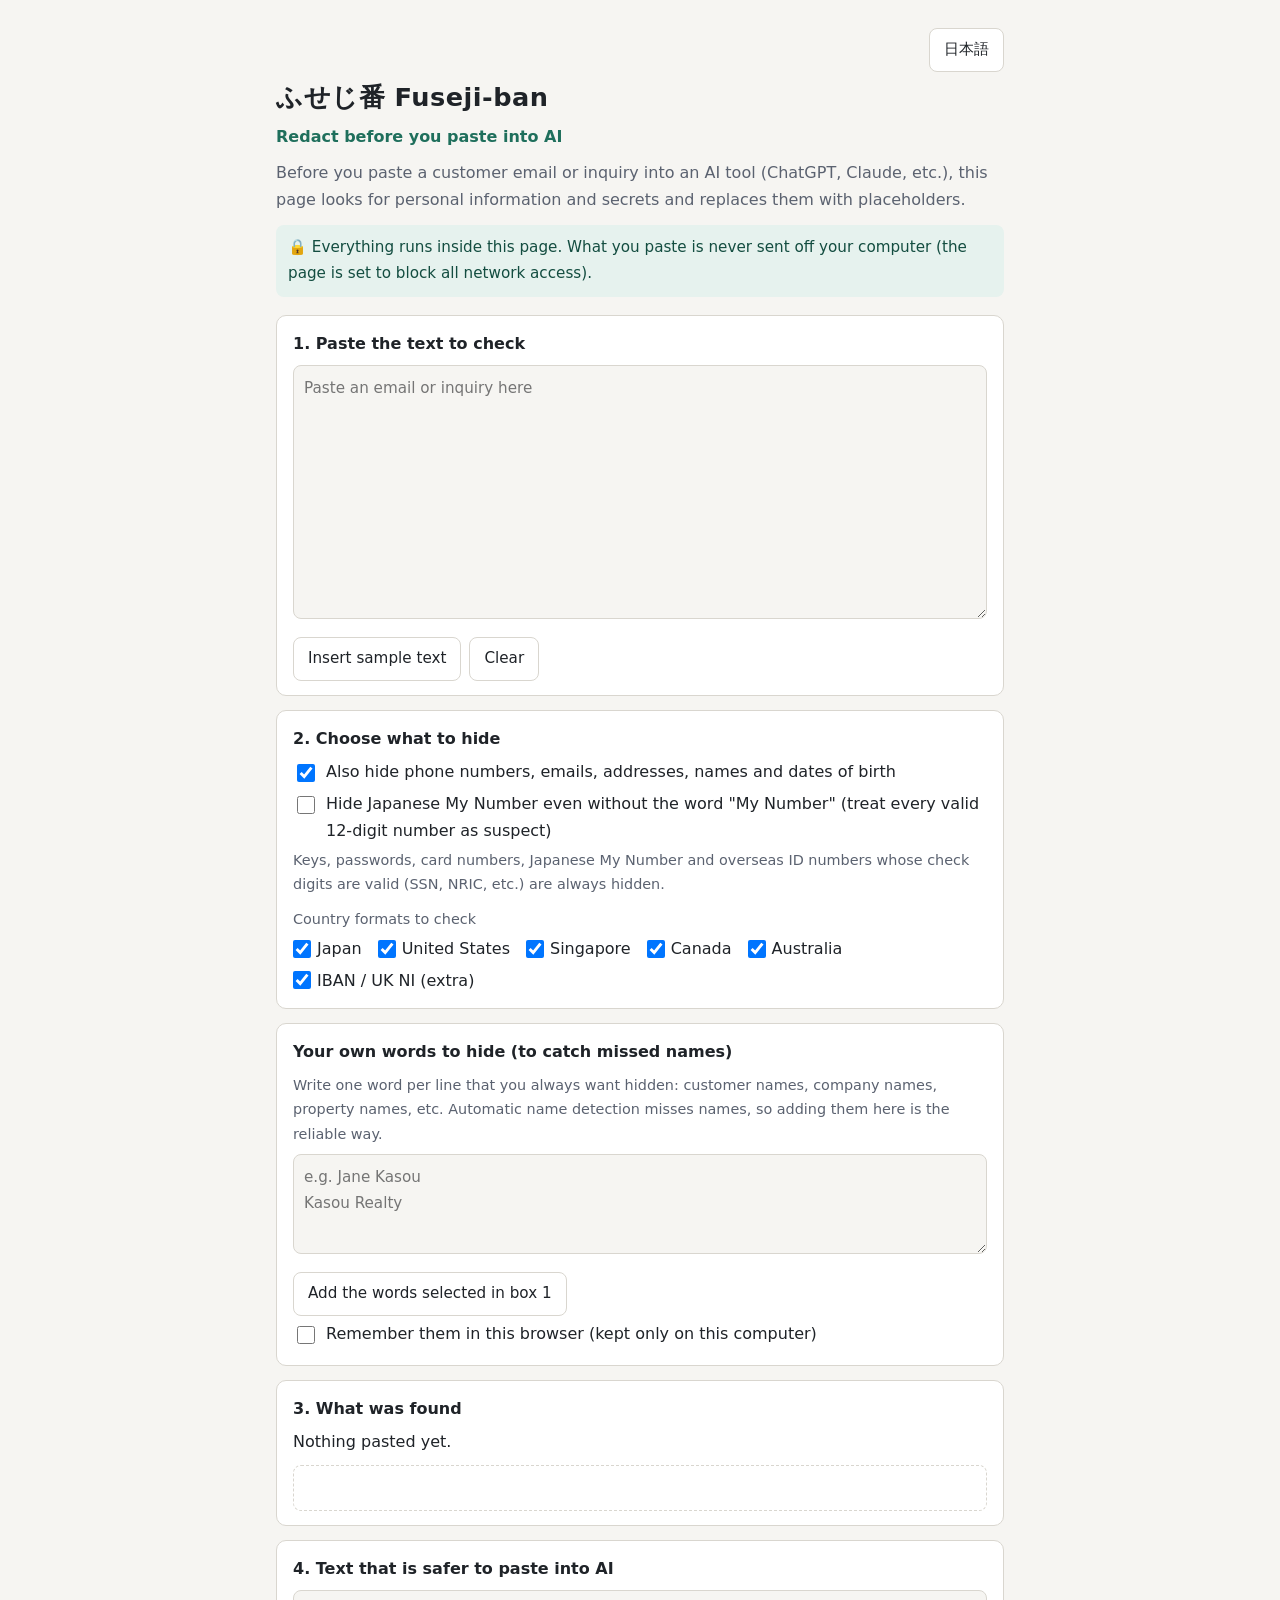
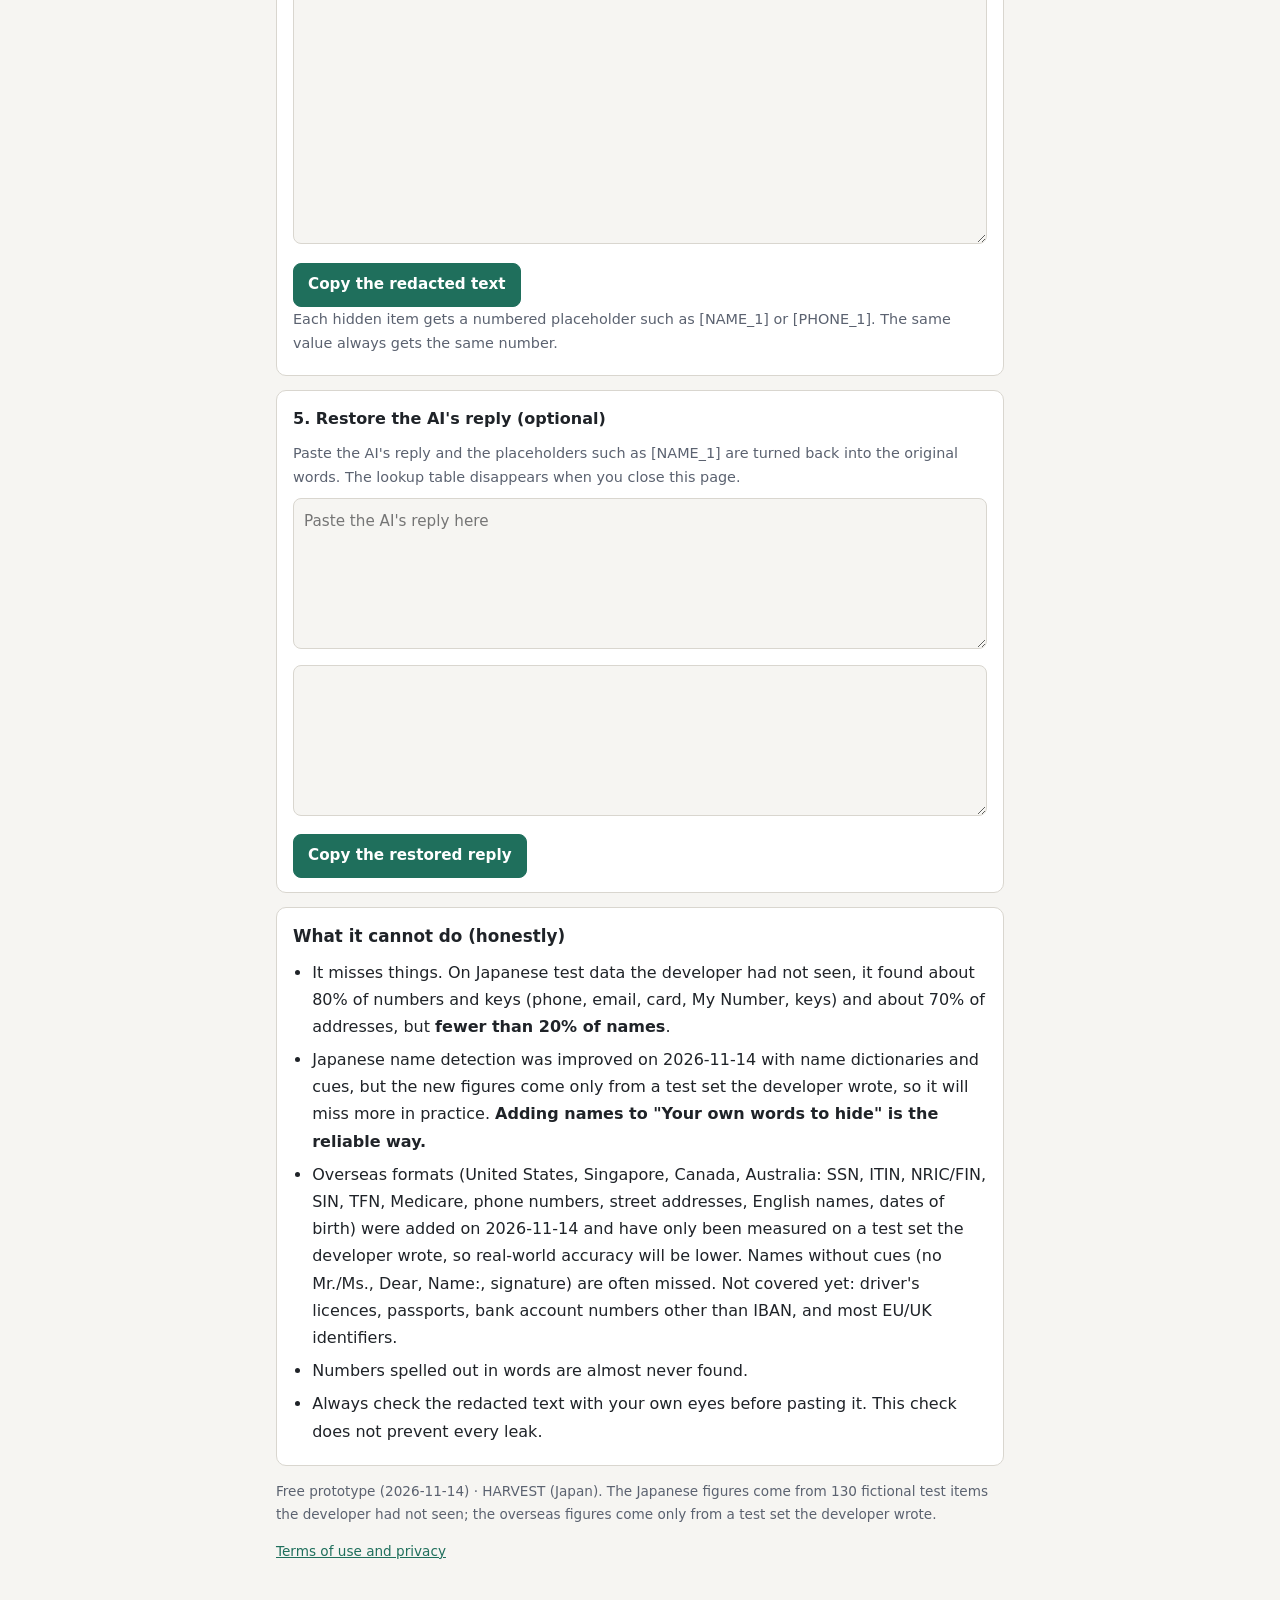
==== index.html @ 073c5e92 "初めての公開（2026-11-15） Co-Authored-By: Claude Opus 5.5 <noreply@anthropic.com>" ====
<!doctype html>
<html lang="ja">
<head>
<meta charset="utf-8">
<meta name="viewport" content="width=device-width, initial-scale=1">
<meta http-equiv="Content-Security-Policy" content="default-src 'none'; script-src 'self'; style-src 'self'; img-src data:; connect-src 'none'; base-uri 'none'; form-action 'none'">
<meta name="referrer" content="no-referrer">
<title>ふせじ番</title>
<link rel="stylesheet" href="style.css">
</head>
<body>
<header class="top">
  <div class="langbar"><button id="lang" type="button" class="ghost" lang="en" aria-label="Switch to English">English</button></div>
  <h1 data-i18n="h1">ふせじ番</h1>
  <p class="subtitle" data-i18n="subtitle">AI に貼る前の伏せ字チェック</p>
  <p class="lead" data-i18n="lead">お客さまのメールや問い合わせを AI（ChatGPT・Claude など）に貼る前に、個人情報や鍵が入っていないかを調べて、伏せ字にします。</p>
  <p class="safe"><span aria-hidden="true">🔒</span> <span data-i18n="safe">この画面の中だけで動きます。貼った文字は、このパソコンの外に送られません（通信をすべて止める設定にしてあります）。</span></p>
</header>

<main>
  <section class="card">
    <label for="input" class="step" data-i18n="step1">1. 調べたい文を貼る</label>
    <textarea id="input" rows="9" placeholder="ここにメールや問い合わせの文を貼ってください" data-i18n-ph="inputPh"></textarea>
    <div class="row">
      <button id="sample" type="button" class="ghost" data-i18n="sample">見本の文を入れる</button>
      <button id="clear" type="button" class="ghost" data-i18n="clear">消す</button>
    </div>
  </section>

  <section class="card">
    <p class="step" data-i18n="step2">2. 伏せる物を選ぶ</p>
    <label class="opt"><input type="checkbox" id="personal" checked> <span data-i18n="optPersonal">電話・メール・住所・氏名・生年月日も伏せる</span></label>
    <label class="opt"><input type="checkbox" id="aggressive"> <span data-i18n="optAggressive">マイナンバーを「マイナンバー」の言葉が無くても伏せる（12桁の数字をすべて疑う）</span></label>
    <p class="note" data-i18n="noteAlways">鍵・パスワード・カード番号・マイナンバーと、検査の数字が合う海外の番号（SSN・NRIC など）は、いつも伏せます。</p>
    <fieldset class="regions">
      <legend data-i18n="regionsLegend">調べる国の型</legend>
      <label><input type="checkbox" class="region" value="JP" checked> <span data-i18n="regJP">日本</span></label>
      <label><input type="checkbox" class="region" value="US" checked> <span data-i18n="regUS">米国</span></label>
      <label><input type="checkbox" class="region" value="SG" checked> <span data-i18n="regSG">シンガポール</span></label>
      <label><input type="checkbox" class="region" value="CA" checked> <span data-i18n="regCA">カナダ</span></label>
      <label><input type="checkbox" class="region" value="AU" checked> <span data-i18n="regAU">オーストラリア</span></label>
      <label><input type="checkbox" class="region" value="INTL" checked> <span data-i18n="regINTL">IBAN・英国 NI（おまけ）</span></label>
    </fieldset>
  </section>

  <section class="card">
    <label for="words" class="step" data-i18n="wordsTitle">自分で伏せる言葉（名前などの見落としを防ぐ）</label>
    <p class="note top0" data-i18n="wordsNote">お客さまの名前・会社名・物件名など、いつも伏せたい言葉を1行に1つ書きます。名前は自動では見落としやすいので、ここに足すのが確実です。</p>
    <textarea id="words" rows="3" placeholder="例：架空 花子&#10;架空不動産" data-i18n-ph="wordsPh"></textarea>
    <div class="row">
      <button id="addSel" type="button" class="ghost" data-i18n="addSel">1. の欄で選んだ言葉を足す</button>
      <span id="addMsg" class="copied" aria-live="polite"></span>
    </div>
    <label class="opt"><input type="checkbox" id="remember"> <span data-i18n="remember">このブラウザに覚えておく（このパソコンの中にだけ残ります）</span></label>
  </section>

  <section class="card">
    <p class="step" data-i18n="step3">3. 見つかった物</p>
    <div id="summary" class="summary" aria-live="polite">まだ何も貼られていません。</div>
    <div id="marked" class="marked" aria-label="見つかった所に色を付けた文" data-i18n-aria="markedAria"></div>
  </section>

  <section class="card">
    <label for="output" class="step" data-i18n="step4">4. AI に貼ってよい文</label>
    <textarea id="output" rows="9" readonly></textarea>
    <div class="row">
      <button id="copy" type="button" class="primary" data-i18n="copy">伏せ字にした文を写す</button>
      <span id="copied" class="copied" aria-live="polite"></span>
    </div>
    <p class="note" data-i18n="noteNumbering">伏せた所には［氏名1］［電話1］のような番号が付きます。同じ言葉には同じ番号です。</p>
  </section>

  <section class="card">
    <label for="reply" class="step" data-i18n="step5">5. AI の返事を元に戻す（使うときだけ）</label>
    <p class="note top0" data-i18n="restoreNote">AI の返事を貼ると、［氏名1］などを元の言葉に戻します。戻すための表は、この画面を閉じると消えます。</p>
    <textarea id="reply" rows="5" placeholder="AI の返事をここに貼る" data-i18n-ph="replyPh"></textarea>
    <textarea id="restored" rows="5" readonly aria-label="元に戻した返事" data-i18n-aria="restoredAria"></textarea>
    <div class="row">
      <button id="copyRestored" type="button" class="primary" data-i18n="copyRestored">元に戻した返事を写す</button>
      <span id="copiedRestored" class="copied" aria-live="polite"></span>
    </div>
  </section>

  <section class="card limits">
    <h2 data-i18n="limitsTitle">できないこと（正直に）</h2>
    <ul>
      <li><span data-i18n="lim1a">見落としがあります。作った人が見ていない試験では、番号と鍵（電話・メール・カード・マイナンバー・鍵）は約8割、住所は約7割を見つけましたが、</span><strong data-i18n="lim1b">氏名は2割も見つけられませんでした</strong><span data-i18n="lim1c">。</span></li>
      <li><span data-i18n="lim2a">氏名は 11/14 に、よくある名字・名の辞書と「さん・様・です・より・妻の〜」などの手がかりで直しました。ただし直した後の数字は、作った人が自分で作った試験でしか測っていないので、実際はもっと見落とします。</span><strong data-i18n="lim2b">名前は「自分で伏せる言葉」に足すのが確実です。</strong></li>
      <li data-i18n="lim3">海外（米国・シンガポール・カナダ・オーストラリア）の番号（SSN・ITIN・NRIC/FIN・SIN・TFN・Medicare）・電話・住所・英語の名前・生年月日も 11/14 に足しました。これも作った人が自分で作った試験でしか測っていません。運転免許・パスポート・口座番号（IBAN 以外）・EU と英国の多くの番号は、まだ見つけません。</li>
      <li data-i18n="lim4">声で読んだ番号（「ゼロキュウゼロ…」）は、ほぼ見つけられません。手がかりの無い名前（文の途中に名字だけ、珍しい名字など）も見落とします。</li>
      <li data-i18n="lim5">伏せた後の文も、必ずご自分の目で確かめてから貼ってください。このチェックは「すべての漏れを防ぐ」ものではありません。</li>
    </ul>
  </section>
</main>

<footer class="foot">
  <p data-i18n="foot">無料・試作版（2026-11-14）・HARVEST。日本語の試験の数字は、作った人が見ていない架空の試験データ130件で測った物です。海外の数字は、作った人が自分で作った試験だけで測った物です。</p>
  <p><a id="termsLink" href="terms.html" data-i18n="termsLink">利用条件・個人情報の扱い</a></p>
</footer>
<script src="app.js"></script>
</body>
</html>
---- style.css ----
:root {
  --bg: #f6f5f2; --surface: #ffffff; --text: #1f2328; --muted: #5b6270; --border: #d9d6cf;
  --accent: #1f6f5c; --accent-text: #ffffff; --safe-bg: #e6f2ee; --safe-text: #134d40;
  --hl-credential: #f6c9c4; --hl-card: #f6d7b0; --hl-id: #e9d1f2; --hl-contact: #cfe3f7; --hl-place: #d4ecd0; --hl-person: #f7ecb5;
}
@media (prefers-color-scheme: dark) {
  :root:not([data-theme="light"]) {
    --bg: #15171a; --surface: #1e2125; --text: #e8e6e3; --muted: #a3a9b3; --border: #343940;
    --accent: #4fb89c; --accent-text: #0b1512; --safe-bg: #17302a; --safe-text: #a8dccd;
    --hl-credential: #6b2f2a; --hl-card: #6a4a22; --hl-id: #4e3560; --hl-contact: #23435f; --hl-place: #2d4a2a; --hl-person: #5a5121;
  }
}
:root[data-theme="dark"] {
  --bg: #15171a; --surface: #1e2125; --text: #e8e6e3; --muted: #a3a9b3; --border: #343940;
  --accent: #4fb89c; --accent-text: #0b1512; --safe-bg: #17302a; --safe-text: #a8dccd;
  --hl-credential: #6b2f2a; --hl-card: #6a4a22; --hl-id: #4e3560; --hl-contact: #23435f; --hl-place: #2d4a2a; --hl-person: #5a5121;
}
* { box-sizing: border-box; }
body { margin: 0; background: var(--bg); color: var(--text); font: 16px/1.7 "Hiragino Sans", "Yu Gothic UI", "Meiryo", system-ui, sans-serif; }
.top, main, .foot { max-width: 760px; margin: 0 auto; padding: 0 16px; }
.top { padding-top: 28px; }
h1 { font-size: 1.6rem; margin: 0 0 6px; letter-spacing: .02em; }
h2 { font-size: 1.05rem; margin: 0 0 8px; }
.lead { margin: 0 0 12px; color: var(--muted); }
.safe { margin: 0 0 18px; padding: 10px 12px; border-radius: 8px; background: var(--safe-bg); color: var(--safe-text); font-size: .95rem; }
.card { background: var(--surface); border: 1px solid var(--border); border-radius: 10px; padding: 14px 16px; margin: 0 0 14px; }
.step { display: block; font-weight: 700; margin: 0 0 8px; }
textarea { width: 100%; padding: 10px; border: 1px solid var(--border); border-radius: 8px; background: var(--bg); color: var(--text); font: inherit; font-size: .95rem; resize: vertical; }
.row { display: flex; gap: 8px; align-items: center; flex-wrap: wrap; margin-top: 10px; }
button { font: inherit; font-size: .95rem; padding: 8px 14px; border-radius: 8px; border: 1px solid var(--border); background: var(--surface); color: var(--text); cursor: pointer; min-height: 40px; }
button.primary { background: var(--accent); color: var(--accent-text); border-color: var(--accent); font-weight: 700; }
button:focus-visible, input:focus-visible, textarea:focus-visible { outline: 3px solid var(--accent); outline-offset: 2px; }
.opt { display: flex; gap: 8px; align-items: flex-start; margin: 4px 0; }
.opt input { margin-top: 6px; width: 18px; height: 18px; flex: none; }
.note { margin: 8px 0 0; color: var(--muted); font-size: .9rem; }
.note.top0 { margin: 0 0 8px; }
#restored { margin-top: 8px; }
.summary { margin-bottom: 10px; }
.summary ul { margin: 6px 0 0; padding-left: 1.2em; }
.marked { white-space: pre-wrap; word-break: break-word; padding: 10px; border: 1px dashed var(--border); border-radius: 8px; min-height: 3em; font-size: .95rem; }
mark { color: inherit; border-radius: 4px; padding: 0 2px; }
mark .tag { font-size: .72rem; font-weight: 700; margin-left: 3px; opacity: .85; }
mark.credential { background: var(--hl-credential); }
mark.card-no { background: var(--hl-card); }
mark.id-no { background: var(--hl-id); }
mark.contact { background: var(--hl-contact); }
mark.place { background: var(--hl-place); }
mark.person { background: var(--hl-person); }
.copied { color: var(--muted); font-size: .9rem; }
.limits ul { margin: 0; padding-left: 1.2em; }
.limits li { margin-bottom: 6px; }
.foot { color: var(--muted); font-size: .85rem; padding-bottom: 32px; }
a { color: var(--accent); }
.card ul { margin: 0; padding-left: 1.2em; }
.card p { margin: 0 0 6px; }
.subtitle { margin: -2px 0 8px; font-weight: 700; color: var(--accent); }
.langbar { display: flex; justify-content: flex-end; margin: 0 0 4px; }
.regions { border: 0; padding: 0; margin: 10px 0 0; display: flex; flex-wrap: wrap; gap: 4px 16px; }
.regions legend { padding: 0; margin: 0 0 4px; font-size: .9rem; color: var(--muted); width: 100%; }
.regions label { display: inline-flex; gap: 6px; align-items: center; }
.regions input { width: 18px; height: 18px; margin: 0; }
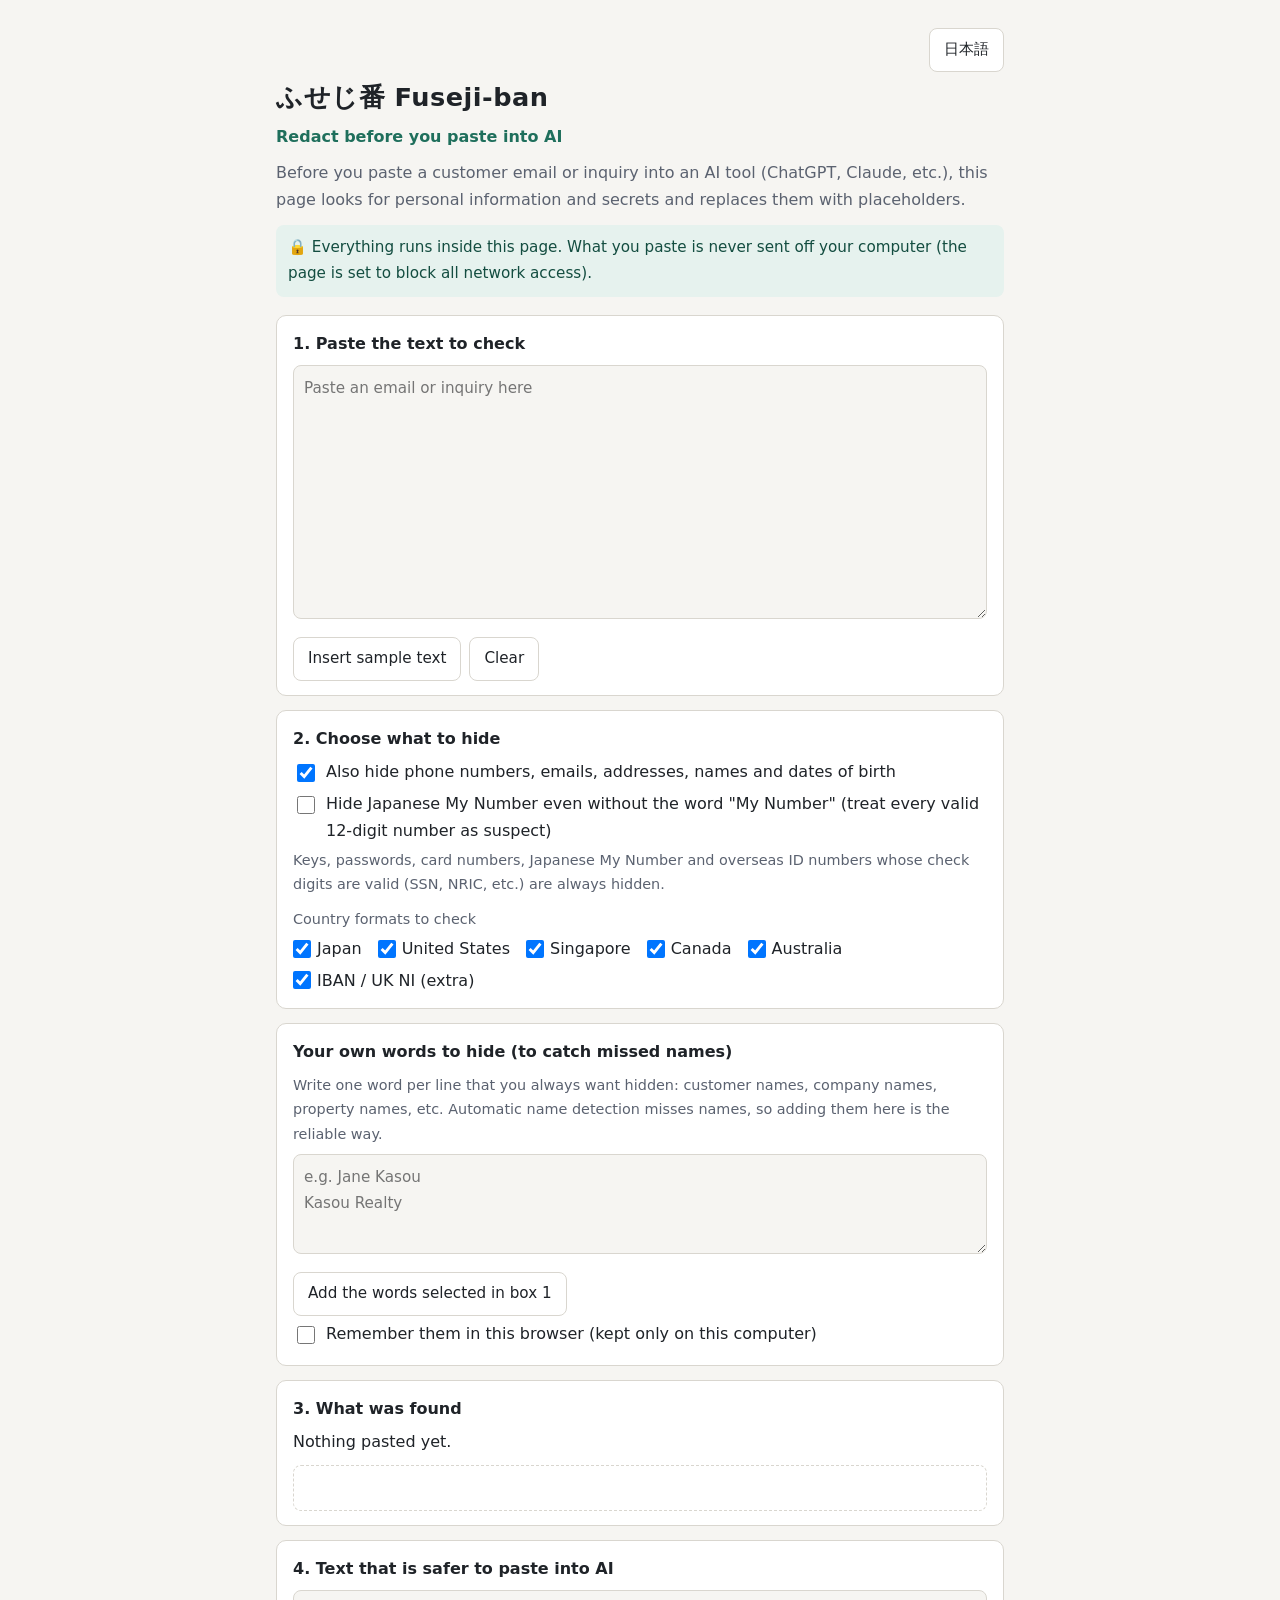
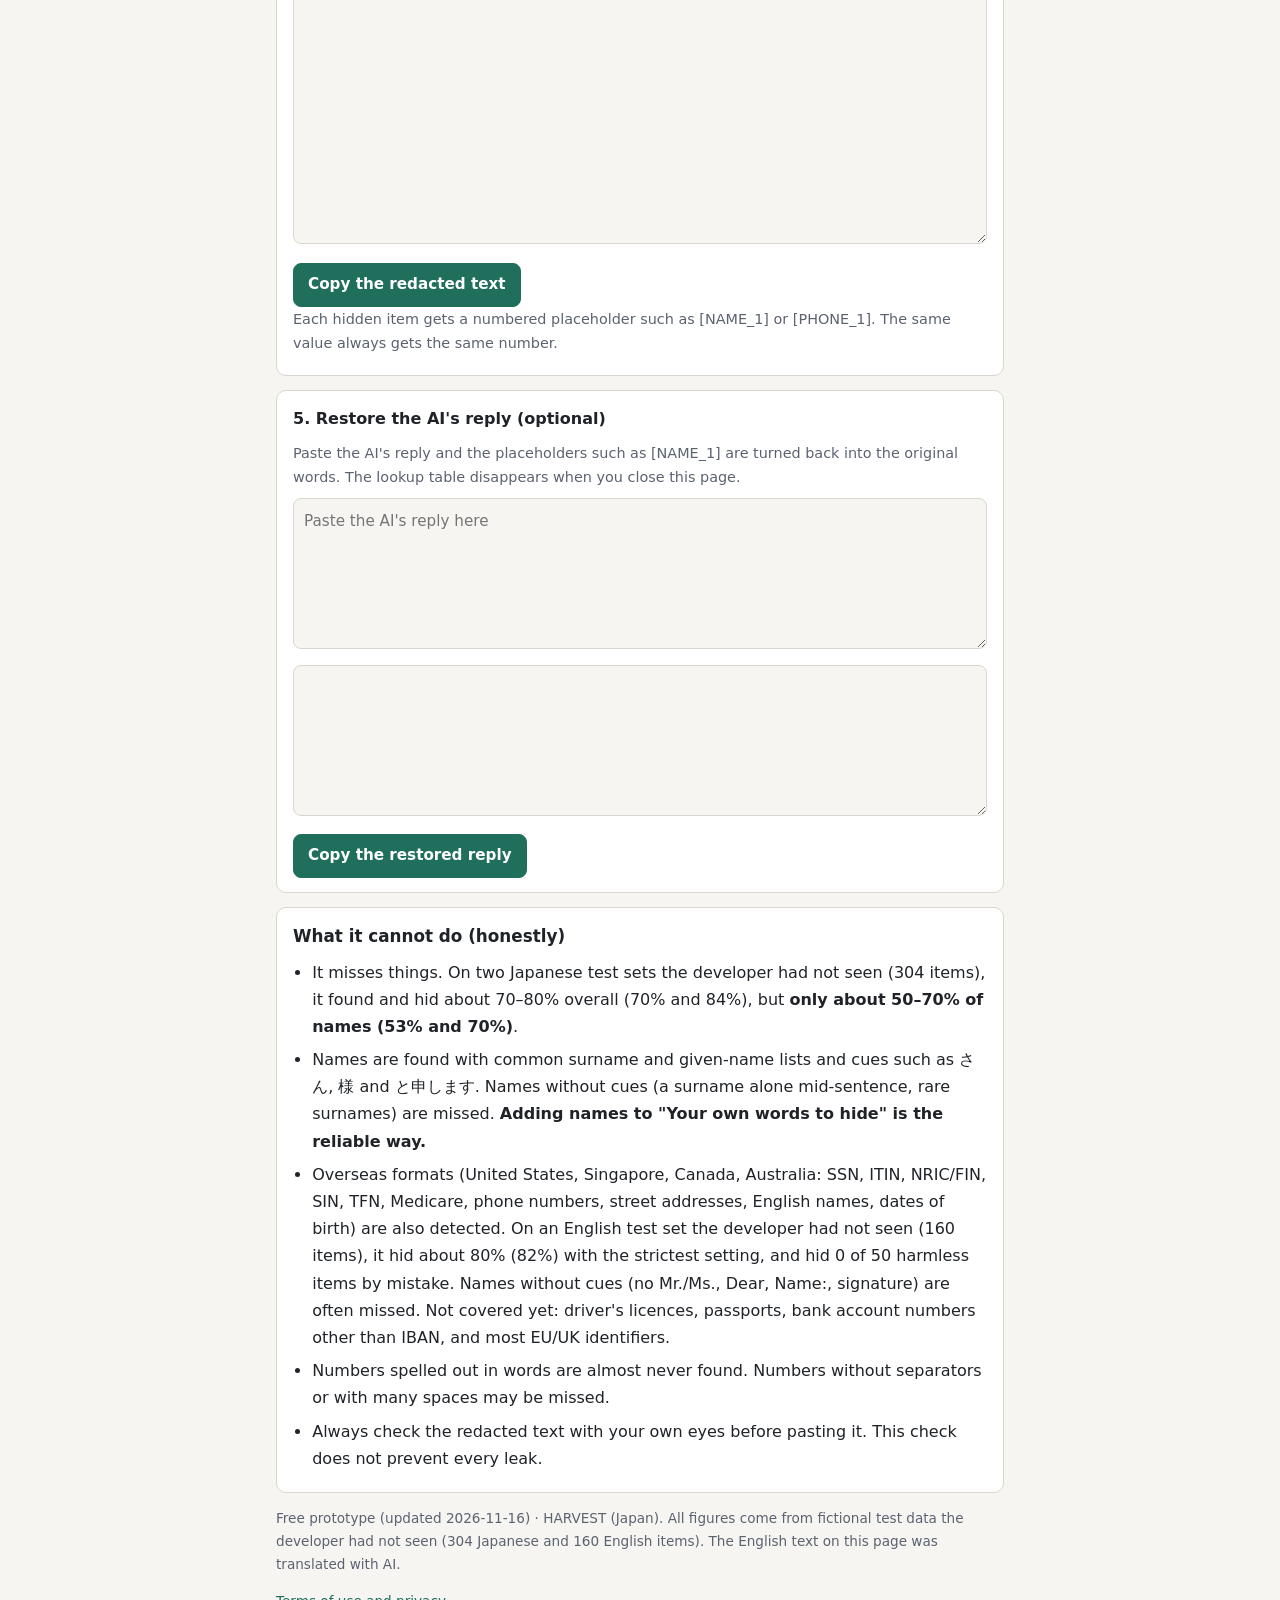
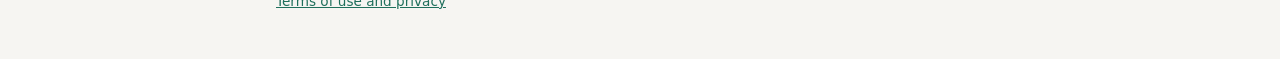
==== commit 2a53d034: "「できないこと」の数字を最新の初見の試験に合わせる・英語に「AIで翻訳」を明記 Co-Authored-By: Claude Opus 5.5 <noreply@anthropic.com>" ====
--- a/index.html
+++ b/index.html
@@ -84,17 +84,17 @@
   <section class="card limits">
     <h2 data-i18n="limitsTitle">できないこと（正直に）</h2>
     <ul>
-      <li><span data-i18n="lim1a">見落としがあります。作った人が見ていない試験では、番号と鍵（電話・メール・カード・マイナンバー・鍵）は約8割、住所は約7割を見つけましたが、</span><strong data-i18n="lim1b">氏名は2割も見つけられませんでした</strong><span data-i18n="lim1c">。</span></li>
-      <li><span data-i18n="lim2a">氏名は 11/14 に、よくある名字・名の辞書と「さん・様・です・より・妻の〜」などの手がかりで直しました。ただし直した後の数字は、作った人が自分で作った試験でしか測っていないので、実際はもっと見落とします。</span><strong data-i18n="lim2b">名前は「自分で伏せる言葉」に足すのが確実です。</strong></li>
-      <li data-i18n="lim3">海外（米国・シンガポール・カナダ・オーストラリア）の番号（SSN・ITIN・NRIC/FIN・SIN・TFN・Medicare）・電話・住所・英語の名前・生年月日も 11/14 に足しました。これも作った人が自分で作った試験でしか測っていません。運転免許・パスポート・口座番号（IBAN 以外）・EU と英国の多くの番号は、まだ見つけません。</li>
-      <li data-i18n="lim4">声で読んだ番号（「ゼロキュウゼロ…」）は、ほぼ見つけられません。手がかりの無い名前（文の途中に名字だけ、珍しい名字など）も見落とします。</li>
+      <li><span data-i18n="lim1a">見落としがあります。作った人が中身を見ていない日本語の試験の文（2組・304件）では、全体の約7〜8割（70%・84%）を見つけて伏せましたが、</span><strong data-i18n="lim1b">氏名は約5〜7割（53%・70%）にとどまりました</strong><span data-i18n="lim1c">。</span></li>
+      <li><span data-i18n="lim2a">氏名は、よくある名字・名の辞書と「さん・様・と申します・より」などの手がかりで探します。手がかりの無い名前（文の途中に名字だけ、珍しい名字など）は見落とします。</span><strong data-i18n="lim2b">名前は「自分で伏せる言葉」に足すのが確実です。</strong></li>
+      <li data-i18n="lim3">海外（米国・シンガポール・カナダ・オーストラリア）の番号（SSN・ITIN・NRIC/FIN・SIN・TFN・Medicare）・電話・住所・英語の名前・生年月日も探します。作った人が中身を見ていない英語の試験の文（160件）では、いちばん強い設定で約8割（82%）を伏せ、誤って伏せた物は50件中0件でした。運転免許・パスポート・口座番号（IBAN 以外）・EU と英国の多くの番号は、まだ見つけません。</li>
+      <li data-i18n="lim4">声で読んだ番号（「ゼロキュウゼロ…」）は、ほぼ見つけられません。区切りの無い番号や、空白の多い番号も見落とすことがあります。</li>
       <li data-i18n="lim5">伏せた後の文も、必ずご自分の目で確かめてから貼ってください。このチェックは「すべての漏れを防ぐ」ものではありません。</li>
     </ul>
   </section>
 </main>
 
 <footer class="foot">
-  <p data-i18n="foot">無料・試作版（2026-11-14）・HARVEST。日本語の試験の数字は、作った人が見ていない架空の試験データ130件で測った物です。海外の数字は、作った人が自分で作った試験だけで測った物です。</p>
+  <p data-i18n="foot">無料・試作版（2026-11-16 更新）・HARVEST。試験の数字は、作った人が中身を見ていない架空の試験データ（日本語 304件・英語 160件）で測った物です。</p>
   <p><a id="termsLink" href="terms.html" data-i18n="termsLink">利用条件・個人情報の扱い</a></p>
 </footer>
 <script src="app.js"></script>
